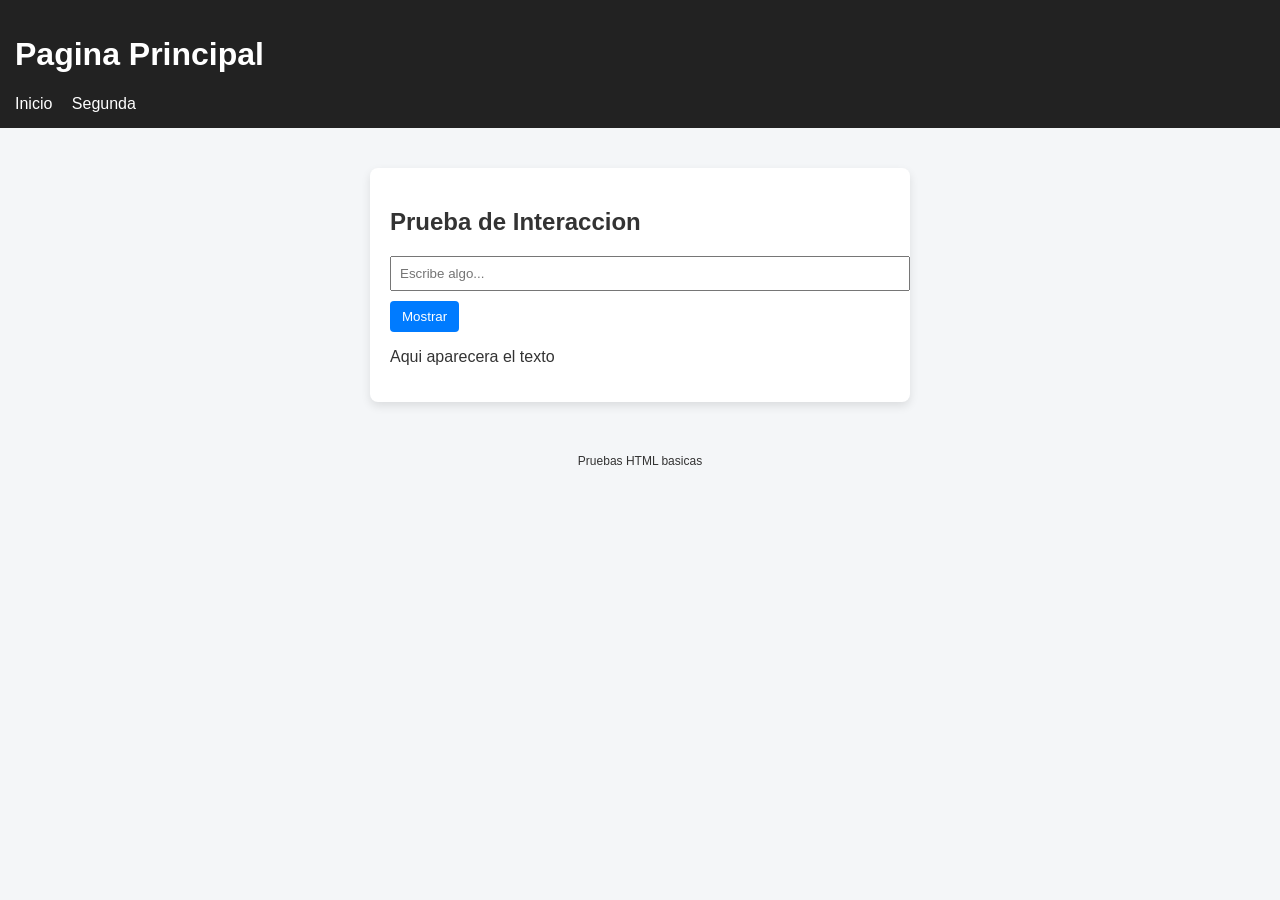
==== index.html @ 4935db61 "Add files via upload" ====
<!doctype html>
<html lang="es">
<head>
  <meta charset="utf-8" />
  <meta name="viewport" content="width=device-width, initial-scale=1" />
  <title>Prueba 1</title>
  <link rel="stylesheet" href="styles.css" />
</head>
<body>

  <header>
    <h1>Pagina Principal</h1>
    <nav>
      <a href="index.html">Inicio</a>
      <a href="segunda.html">Segunda</a>
    </nav>
  </header>

  <main class="card">
    <h2>Prueba de Interaccion</h2>

    <input id="texto" placeholder="Escribe algo..." />
    <button id="btn">Mostrar</button>

    <p id="resultado">Aqui aparecera el texto</p>
  </main>

  <footer>
    <small>Pruebas HTML basicas</small>
  </footer>

  <script>
    document.getElementById("btn").addEventListener("click", function() {
      const valor = document.getElementById("texto").value;
      document.getElementById("resultado").textContent =
        "Escribiste: " + (valor || "(vacio)");
    });
  </script>

</body>
</html>
---- styles.css ----
body {
  font-family: Arial, sans-serif;
  margin: 0;
  background: #f4f6f8;
  color: #333;
}

header {
  background: #222;
  color: white;
  padding: 15px;
}

nav a {
  color: white;
  margin-right: 15px;
  text-decoration: none;
}

nav a:hover {
  text-decoration: underline;
}

.card {
  background: white;
  max-width: 500px;
  margin: 40px auto;
  padding: 20px;
  border-radius: 8px;
  box-shadow: 0 4px 10px rgba(0,0,0,0.1);
}

input {
  width: 100%;
  padding: 8px;
  margin-bottom: 10px;
}

button {
  padding: 8px 12px;
  cursor: pointer;
  background: #007bff;
  color: white;
  border: none;
  border-radius: 4px;
}

button:hover {
  background: #0056b3;
}

footer {
  text-align: center;
  margin-top: 40px;
  padding: 10px;
  font-size: 0.9em;
}
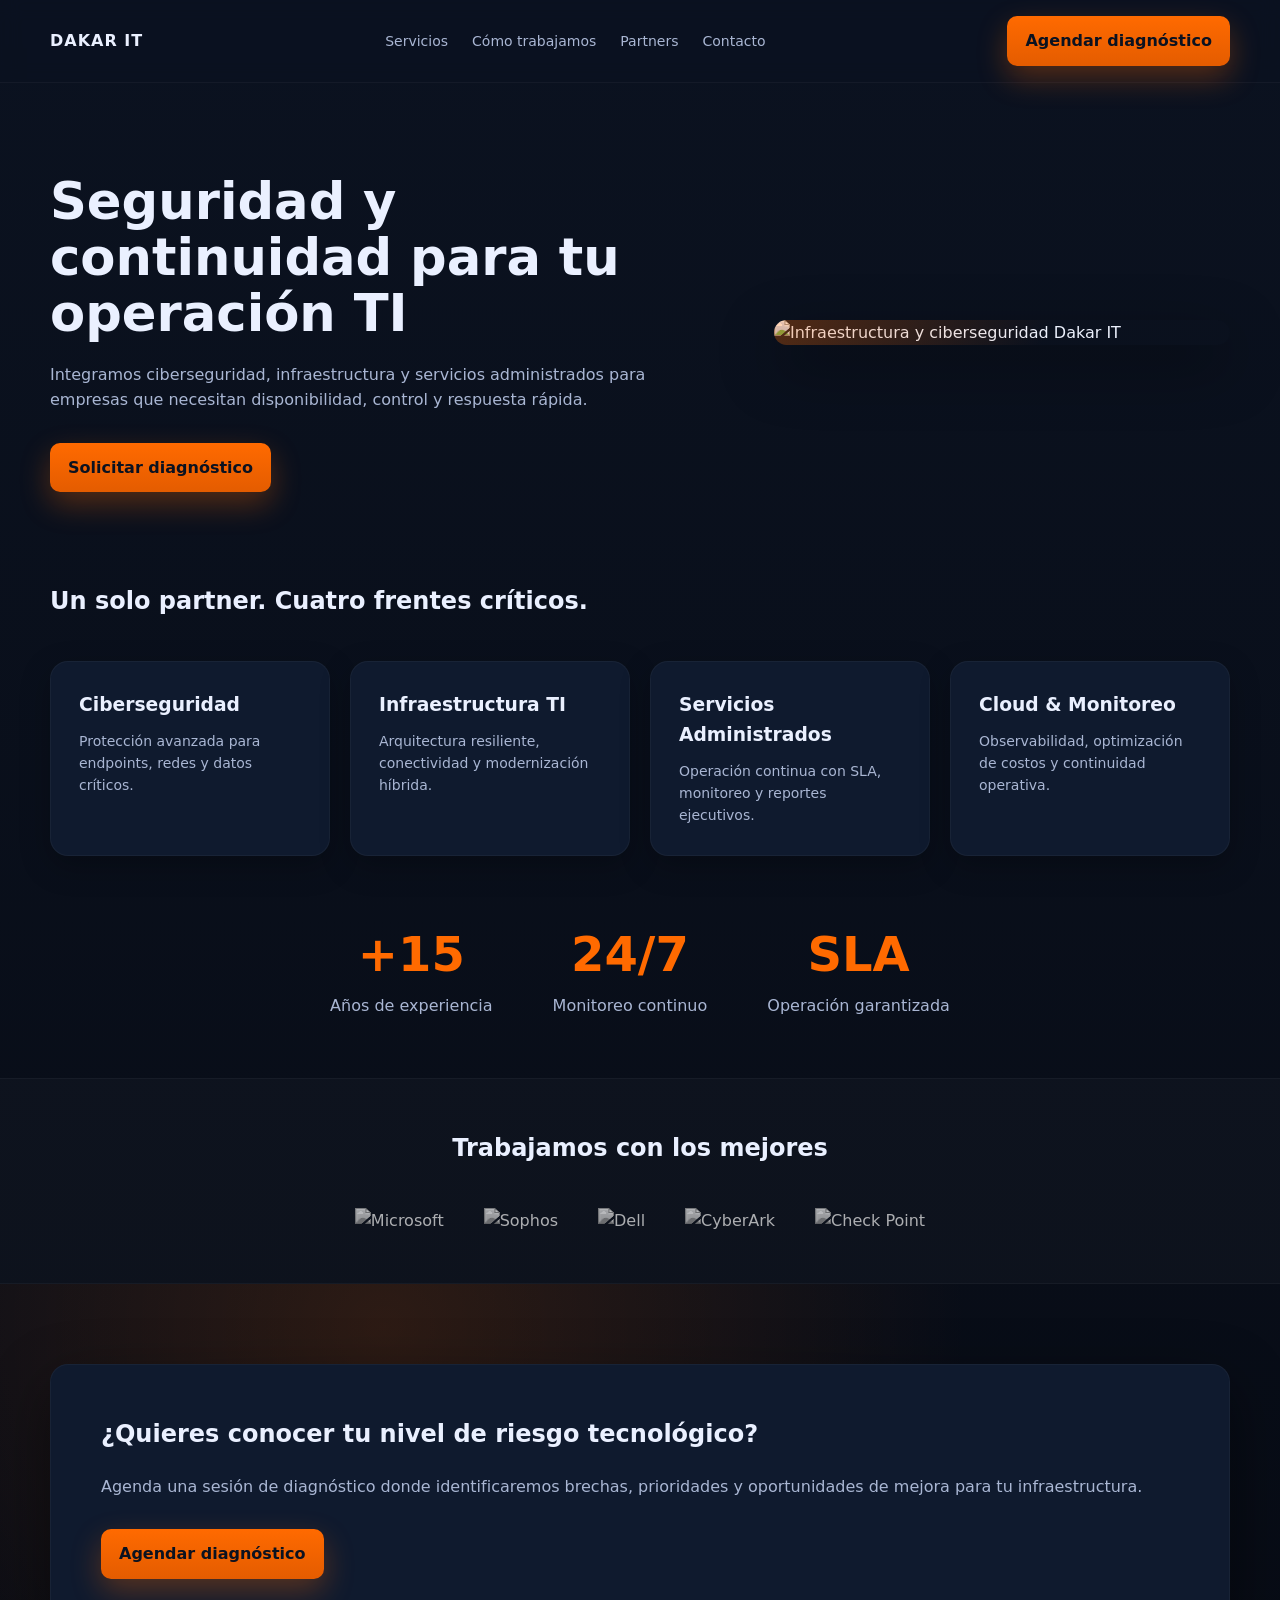
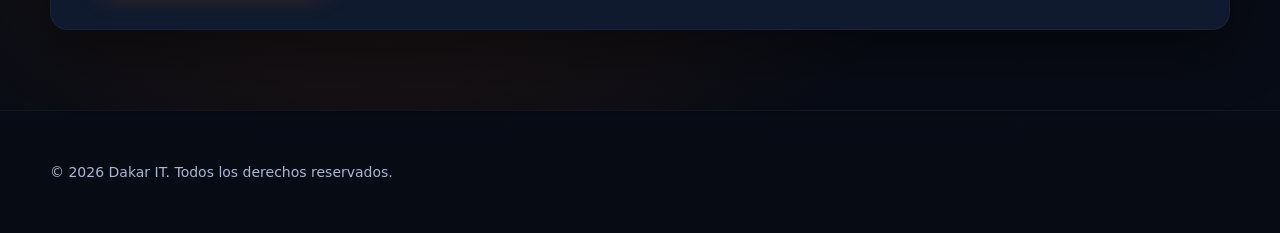
==== commit b2ccdf44: "Dakar v1" ====
--- a/index.html
+++ b/index.html
@@ -1,41 +1,154 @@
-<!doctype html>
+<!DOCTYPE html>
 <html lang="es">
 <head>
-  <meta charset="utf-8" />
-  <meta name="viewport" content="width=device-width, initial-scale=1" />
-  <title>Prueba 1</title>
-  <link rel="stylesheet" href="styles.css" />
+  <meta charset="UTF-8">
+  <title>Dakar IT | Infraestructura y Ciberseguridad</title>
+  <meta name="viewport" content="width=device-width, initial-scale=1.0">
+  <meta name="description" content="Dakar IT integra ciberseguridad, infraestructura TI y servicios administrados para empresas medianas y grandes.">
+
+  <link rel="stylesheet" href="css/styles.css">
 </head>
 <body>
 
-  <header>
-    <h1>Pagina Principal</h1>
-    <nav>
-      <a href="index.html">Inicio</a>
-      <a href="segunda.html">Segunda</a>
+<!-- ================= HEADER ================= -->
+<header>
+  <div class="container nav">
+    <div class="logo">DAKAR IT</div>
+
+    <nav class="nav-links">
+      <a href="#servicios">Servicios</a>
+      <a href="#metodo">Cómo trabajamos</a>
+      <a href="#partners">Partners</a>
+      <a href="#contacto">Contacto</a>
     </nav>
-  </header>
 
-  <main class="card">
-    <h2>Prueba de Interaccion</h2>
+    <a href="#contacto" class="btn btn-primary">Agendar diagnóstico</a>
+  </div>
+</header>
 
-    <input id="texto" placeholder="Escribe algo..." />
-    <button id="btn">Mostrar</button>
 
-    <p id="resultado">Aqui aparecera el texto</p>
-  </main>
+<!-- ================= HERO ================= -->
+<section class="hero">
+  <div class="container hero-grid">
 
-  <footer>
-    <small>Pruebas HTML basicas</small>
-  </footer>
+    <div>
+      <h1>Seguridad y continuidad para tu operación TI</h1>
+      <p>
+        Integramos ciberseguridad, infraestructura y servicios administrados
+        para empresas que necesitan disponibilidad, control y respuesta rápida.
+      </p>
 
-  <script>
-    document.getElementById("btn").addEventListener("click", function() {
-      const valor = document.getElementById("texto").value;
-      document.getElementById("resultado").textContent =
-        "Escribiste: " + (valor || "(vacio)");
-    });
-  </script>
+      <a href="#contacto" class="btn btn-primary">Solicitar diagnóstico</a>
+    </div>
+
+    <div class="hero-image">
+      <!-- REEMPLAZAR POR TU IMAGEN -->
+      <img src="images/hero.jpg" alt="Infraestructura y ciberseguridad Dakar IT">
+      <div class="hero-overlay"></div>
+    </div>
+
+  </div>
+</section>
+
+
+<!-- ================= SERVICIOS ================= -->
+<section id="servicios">
+  <div class="container">
+
+    <h2>Un solo partner. Cuatro frentes críticos.</h2>
+
+    <div class="card-grid">
+
+      <div class="card">
+        <h3>Ciberseguridad</h3>
+        <p>Protección avanzada para endpoints, redes y datos críticos.</p>
+      </div>
+
+      <div class="card">
+        <h3>Infraestructura TI</h3>
+        <p>Arquitectura resiliente, conectividad y modernización híbrida.</p>
+      </div>
+
+      <div class="card">
+        <h3>Servicios Administrados</h3>
+        <p>Operación continua con SLA, monitoreo y reportes ejecutivos.</p>
+      </div>
+
+      <div class="card">
+        <h3>Cloud & Monitoreo</h3>
+        <p>Observabilidad, optimización de costos y continuidad operativa.</p>
+      </div>
+
+    </div>
+  </div>
+</section>
+
+
+<!-- ================= MÉTRICAS ================= -->
+<section class="metrics">
+  <div class="metric">
+    <h2>+15</h2>
+    <span>Años de experiencia</span>
+  </div>
+
+  <div class="metric">
+    <h2>24/7</h2>
+    <span>Monitoreo continuo</span>
+  </div>
+
+  <div class="metric">
+    <h2>SLA</h2>
+    <span>Operación garantizada</span>
+  </div>
+</section>
+
+
+<!-- ================= PARTNERS ================= -->
+<section id="partners" class="trust">
+  <div class="container">
+
+    <h2 style="text-align:center; margin-bottom:40px;">
+      Trabajamos con los mejores
+    </h2>
+
+    <div class="trust-logos">
+      <!-- REEMPLAZAR POR LOGOS REALES -->
+      <img src="images/microsoft.png" alt="Microsoft">
+      <img src="images/sophos.png" alt="Sophos">
+      <img src="images/dell.png" alt="Dell">
+      <img src="images/cyberark.png" alt="CyberArk">
+      <img src="images/checkpoint.png" alt="Check Point">
+    </div>
+
+  </div>
+</section>
+
+
+<!-- ================= CTA FINAL ================= -->
+<section id="contacto" class="cta">
+  <div class="container">
+    <div class="cta-box">
+
+      <h2>¿Quieres conocer tu nivel de riesgo tecnológico?</h2>
+      <p>
+        Agenda una sesión de diagnóstico donde identificaremos brechas,
+        prioridades y oportunidades de mejora para tu infraestructura.
+      </p>
+
+      <a href="#" class="btn btn-primary">Agendar diagnóstico</a>
+
+    </div>
+  </div>
+</section>
+
+
+<!-- ================= FOOTER ================= -->
+<footer>
+  <div class="container">
+    © 2026 Dakar IT. Todos los derechos reservados.
+  </div>
+</footer>
+
 
 </body>
 </html>
--- a/css/styles.css
+++ b/css/styles.css
@@ -0,0 +1,305 @@
+/* =========================================
+   DAKAR IT - PREMIUM B2B CYBER THEME
+   ========================================= */
+
+/* ========= VARIABLES ========= */
+:root {
+  --bg-dark: #0B1220;
+  --bg-darker: #070B14;
+  --panel: #0F1A2E;
+  --panel-soft: #111C33;
+
+  --text-main: #EAF0FF;
+  --text-muted: #A9B6D3;
+
+  --accent: #FF6A00;
+  --accent-soft: #FF8A3D;
+
+  --stroke: rgba(255,255,255,.08);
+  --stroke-soft: rgba(255,255,255,.04);
+
+  --radius-lg: 18px;
+  --radius-md: 14px;
+  --radius-sm: 10px;
+
+  --shadow-lg: 0 20px 60px rgba(0,0,0,.45);
+  --shadow-md: 0 10px 30px rgba(0,0,0,.25);
+
+  --container: 1180px;
+}
+
+/* ========= RESET ========= */
+* {
+  box-sizing: border-box;
+  margin: 0;
+  padding: 0;
+}
+
+body {
+  font-family: "Segoe UI", system-ui, -apple-system, sans-serif;
+  background: linear-gradient(180deg, var(--bg-dark), var(--bg-darker));
+  color: var(--text-main);
+  line-height: 1.6;
+}
+
+/* ========= LAYOUT ========= */
+.container {
+  width: min(var(--container), calc(100% - 40px));
+  margin: 0 auto;
+}
+
+/* ========= HEADER ========= */
+header {
+  position: sticky;
+  top: 0;
+  backdrop-filter: blur(10px);
+  background: rgba(11,18,32,.75);
+  border-bottom: 1px solid var(--stroke-soft);
+  z-index: 100;
+}
+
+.nav {
+  display: flex;
+  align-items: center;
+  justify-content: space-between;
+  padding: 16px 0;
+}
+
+.nav-links {
+  display: flex;
+  gap: 24px;
+}
+
+.nav-links a {
+  color: var(--text-muted);
+  text-decoration: none;
+  font-size: 14px;
+  transition: .2s ease;
+}
+
+.nav-links a:hover {
+  color: var(--text-main);
+}
+
+.logo {
+  font-weight: 700;
+  letter-spacing: 1px;
+}
+
+/* ========= BUTTONS ========= */
+.btn {
+  padding: 12px 18px;
+  border-radius: var(--radius-sm);
+  border: 1px solid var(--stroke);
+  background: rgba(255,255,255,.04);
+  color: var(--text-main);
+  text-decoration: none;
+  font-weight: 600;
+  transition: .2s ease;
+  display: inline-flex;
+  align-items: center;
+  justify-content: center;
+}
+
+.btn:hover {
+  transform: translateY(-2px);
+  background: rgba(255,255,255,.07);
+}
+
+.btn-primary {
+  background: linear-gradient(180deg, var(--accent), #e45c00);
+  color: #0B1220;
+  border: none;
+  box-shadow: 0 12px 30px rgba(255,106,0,.3);
+}
+
+.btn-primary:hover {
+  filter: brightness(1.05);
+}
+
+/* ========= HERO ========= */
+.hero {
+  padding: 90px 0;
+  position: relative;
+}
+
+.hero-grid {
+  display: grid;
+  grid-template-columns: 1.2fr .8fr;
+  gap: 40px;
+  align-items: center;
+}
+
+.hero h1 {
+  font-size: clamp(32px, 4vw, 52px);
+  line-height: 1.1;
+  margin-bottom: 20px;
+}
+
+.hero p {
+  color: var(--text-muted);
+  max-width: 600px;
+  margin-bottom: 30px;
+}
+
+.hero-image {
+  position: relative;
+  border-radius: var(--radius-lg);
+  overflow: hidden;
+  box-shadow: var(--shadow-lg);
+}
+
+.hero-image img {
+  width: 100%;
+  display: block;
+  filter: grayscale(20%);
+}
+
+.hero-overlay {
+  position: absolute;
+  inset: 0;
+  background: linear-gradient(
+    120deg,
+    rgba(255,106,0,.3),
+    transparent 60%
+  );
+}
+
+/* ========= TRUST LOGOS ========= */
+.trust {
+  padding: 50px 0;
+  border-top: 1px solid var(--stroke-soft);
+  border-bottom: 1px solid var(--stroke-soft);
+  background: rgba(255,255,255,.02);
+}
+
+.trust-logos {
+  display: flex;
+  flex-wrap: wrap;
+  gap: 40px;
+  justify-content: center;
+  align-items: center;
+  opacity: .7;
+}
+
+.trust-logos img {
+  max-height: 40px;
+  filter: grayscale(100%);
+  transition: .3s ease;
+}
+
+.trust-logos img:hover {
+  filter: grayscale(0%);
+  opacity: 1;
+}
+
+/* ========= CARDS ========= */
+.card-grid {
+  display: grid;
+  grid-template-columns: repeat(4, 1fr);
+  gap: 20px;
+  margin-top: 40px;
+}
+
+.card {
+  background: var(--panel);
+  padding: 28px;
+  border-radius: var(--radius-lg);
+  border: 1px solid var(--stroke-soft);
+  transition: .2s ease;
+  box-shadow: var(--shadow-md);
+}
+
+.card:hover {
+  transform: translateY(-5px);
+  border-color: rgba(255,106,0,.3);
+}
+
+.card h3 {
+  margin-bottom: 10px;
+}
+
+.card p {
+  color: var(--text-muted);
+  font-size: 14px;
+}
+
+/* ========= METRICS ========= */
+.metrics {
+  display: flex;
+  gap: 60px;
+  margin: 60px 0;
+  justify-content: center;
+  text-align: center;
+}
+
+.metric h2 {
+  font-size: 48px;
+  color: var(--accent);
+}
+
+.metric span {
+  display: block;
+  color: var(--text-muted);
+}
+
+/* ========= CTA SECTION ========= */
+.cta {
+  padding: 80px 0;
+  background: radial-gradient(
+    circle at 30% 10%,
+    rgba(255,106,0,.15),
+    transparent 60%
+  );
+}
+
+.cta-box {
+  background: var(--panel);
+  padding: 50px;
+  border-radius: var(--radius-lg);
+  border: 1px solid var(--stroke-soft);
+  box-shadow: var(--shadow-lg);
+}
+
+.cta h2 {
+  margin-bottom: 20px;
+}
+
+.cta p {
+  color: var(--text-muted);
+  margin-bottom: 30px;
+}
+
+/* ========= FOOTER ========= */
+footer {
+  padding: 50px 0;
+  border-top: 1px solid var(--stroke-soft);
+  color: var(--text-muted);
+  font-size: 14px;
+}
+
+/* ========= RESPONSIVE ========= */
+@media (max-width: 1024px) {
+  .hero-grid {
+    grid-template-columns: 1fr;
+  }
+
+  .card-grid {
+    grid-template-columns: repeat(2, 1fr);
+  }
+
+  .metrics {
+    flex-direction: column;
+    gap: 30px;
+  }
+}
+
+@media (max-width: 640px) {
+  .nav-links {
+    display: none;
+  }
+
+  .card-grid {
+    grid-template-columns: 1fr;
+  }
+}
